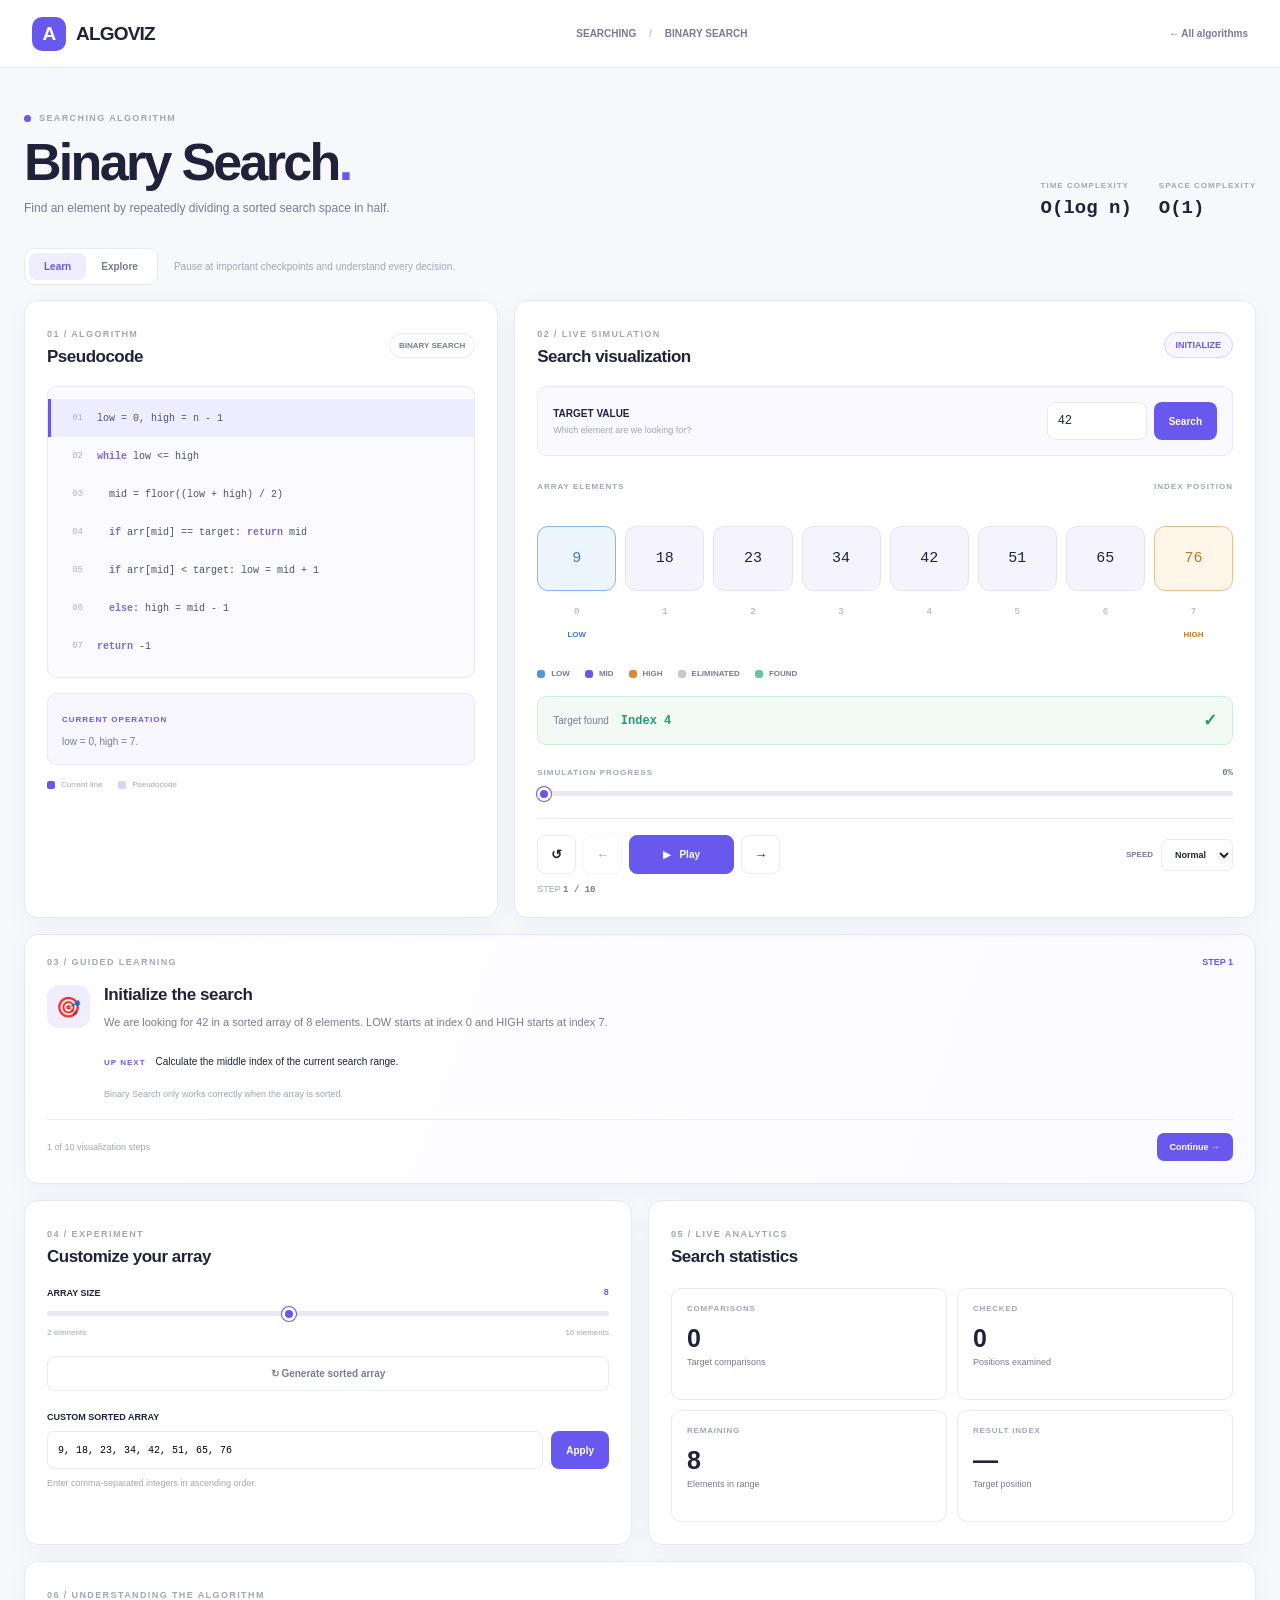
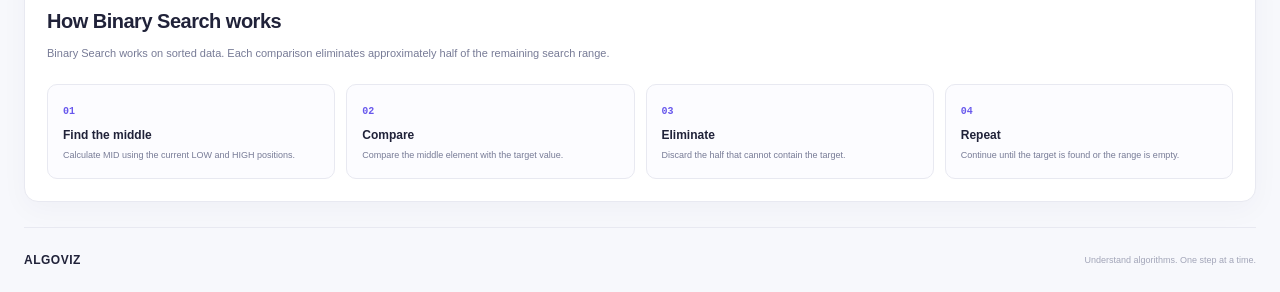
==== pages/searching/binary.html @ 14aaf3ce "Updated UI" ====
<!DOCTYPE html>
<html lang="en">
<head>
  <meta charset="UTF-8">
  <meta name="viewport" content="width=device-width, initial-scale=1.0">
  <meta name="theme-color" content="#faf9f6">
  <title>Binary Search | ALGOVIZ</title>
  <link rel="stylesheet" href="../../css/binary-search.css">
</head>
<body>
  <header class="topbar">
    <a href="../../index.html" class="brand">
      <span class="brand-icon">A</span>
      <span>ALGOVIZ</span>
    </a>
    <div class="breadcrumb">SEARCHING <span>/</span> BINARY SEARCH</div>
    <a href="../../index.html" class="back-link">← All algorithms</a>
  </header>

  <main class="container">
    <section class="hero">
      <div>
        <span class="eyebrow"><i></i> SEARCHING ALGORITHM</span>
        <h1>Binary Search<span>.</span></h1>
        <p>Find an element by repeatedly dividing a sorted search space in half.</p>
      </div>
      <div class="complexities">
        <div><span>TIME COMPLEXITY</span><strong>O(log n)</strong></div>
        <div><span>SPACE COMPLEXITY</span><strong>O(1)</strong></div>
      </div>
    </section>

    <div class="mode-row">
      <div class="mode-switch">
        <button class="mode active" data-mode="learn">Learn</button>
        <button class="mode" data-mode="explore">Explore</button>
      </div>
      <span id="modeDescription">Pause at important checkpoints and understand every decision.</span>
    </div>

    <section class="workspace">
      <section class="panel code-panel">
        <div class="panel-heading">
          <div><span class="section-label">01 / ALGORITHM</span><h2>Pseudocode</h2></div>
          <span class="tag">BINARY SEARCH</span>
        </div>

        <div class="pseudocode" id="pseudocode">
          <div class="code-line" data-line="1"><span>01</span><code>low = 0, high = n - 1</code></div>
          <div class="code-line" data-line="2"><span>02</span><code><b>while</b> low &lt;= high</code></div>
          <div class="code-line" data-line="3"><span>03</span><code>&nbsp;&nbsp;mid = floor((low + high) / 2)</code></div>
          <div class="code-line" data-line="4"><span>04</span><code>&nbsp;&nbsp;<b>if</b> arr[mid] == target: <b>return</b> mid</code></div>
          <div class="code-line" data-line="5"><span>05</span><code>&nbsp;&nbsp;<b>if</b> arr[mid] &lt; target: low = mid + 1</code></div>
          <div class="code-line" data-line="6"><span>06</span><code>&nbsp;&nbsp;<b>else</b>: high = mid - 1</code></div>
          <div class="code-line" data-line="7"><span>07</span><code><b>return</b> -1</code></div>
        </div>

        <div class="code-explanation">
          <span>CURRENT OPERATION</span>
          <p id="codeExplanation">Initialize the search boundaries.</p>
        </div>

        <div class="code-legend">
          <span><i></i> Current line</span>
          <span><i></i> Pseudocode</span>
        </div>
      </section>

      <section class="panel visual-panel">
        <div class="panel-heading">
          <div><span class="section-label">02 / LIVE SIMULATION</span><h2>Search visualization</h2></div>
          <span class="status" id="status">Ready</span>
        </div>

        <div class="target-box">
          <div><label for="targetInput">TARGET VALUE</label><span>Which element are we looking for?</span></div>
          <div class="target-controls">
            <input id="targetInput" type="number" value="42">
            <button id="searchButton">Search</button>
          </div>
        </div>

        <div class="array-heading">
          <span>ARRAY ELEMENTS</span>
          <span>INDEX POSITION</span>
        </div>

        <div class="array-viewport">
          <div class="array" id="array"></div>
        </div>

        <div class="pointer-legend">
          <span><i class="low-dot"></i> LOW</span>
          <span><i class="mid-dot"></i> MID</span>
          <span><i class="high-dot"></i> HIGH</span>
          <span><i class="out-dot"></i> ELIMINATED</span>
          <span><i class="found-dot"></i> FOUND</span>
        </div>

        <div class="result" id="result" hidden>
          <div><span id="resultTitle">Target found</span><strong id="resultValue">Index 4</strong></div>
          <span class="result-icon" id="resultIcon">✓</span>
        </div>

        <div class="progress-block">
          <div><span>SIMULATION PROGRESS</span><strong id="progressLabel">0%</strong></div>
          <input id="progress" type="range" min="0" max="100" value="0">
        </div>

        <div class="controls">
          <div class="control-buttons">
            <button class="icon-button" id="resetButton" title="Reset">↺</button>
            <button class="icon-button" id="previousButton" title="Previous">←</button>
            <button class="play-button" id="playButton"><span id="playIcon">▶</span><span id="playLabel">Play</span></button>
            <button class="icon-button" id="nextButton" title="Next">→</button>
          </div>
          <label class="speed-control">SPEED
            <select id="speed">
              <option value="slow">Slow</option>
              <option value="normal" selected>Normal</option>
              <option value="fast">Fast</option>
            </select>
          </label>
        </div>

        <div class="step-count">STEP <strong id="stepCounter">1 / 1</strong></div>
      </section>
    </section>

    <section class="panel lesson-panel">
      <div class="lesson-heading">
        <span class="section-label">03 / GUIDED LEARNING</span>
        <span id="lessonStep">STEP 1</span>
      </div>
      <div class="lesson-content">
        <div class="lesson-icon" id="lessonIcon">🎯</div>
        <div class="lesson-copy">
          <h2 id="lessonTitle">Meet Binary Search</h2>
          <p id="lessonExplanation">Binary Search repeatedly divides a sorted array into smaller search ranges.</p>
          <div class="next-action"><span>UP NEXT</span><p id="lessonNext">Calculate the middle index.</p></div>
          <p class="hint" id="lessonHint">Binary Search requires a sorted array.</p>
        </div>
      </div>
      <div class="lesson-footer">
        <span id="lessonProgress">Follow each step to understand the algorithm.</span>
        <button id="lessonNextButton">Continue →</button>
      </div>
    </section>

    <section class="lower-grid">
      <section class="panel experiment-panel">
        <div class="panel-heading">
          <div><span class="section-label">04 / EXPERIMENT</span><h2>Customize your array</h2></div>
        </div>
        <div class="size-heading"><label for="arraySize">ARRAY SIZE</label><strong id="arraySizeValue">8</strong></div>
        <input class="size-slider" id="arraySize" type="range" min="2" max="16" value="8">
        <div class="range-labels"><span>2 elements</span><span>16 elements</span></div>
        <button class="secondary-button" id="randomButton">↻ Generate sorted array</button>
        <label class="custom-label" for="customArray">CUSTOM SORTED ARRAY</label>
        <div class="custom-controls">
          <input id="customArray" type="text" value="9, 18, 23, 34, 42, 51, 65, 76">
          <button id="applyArrayButton">Apply</button>
        </div>
        <p class="input-message" id="inputMessage">Enter comma-separated integers in ascending order.</p>
      </section>

      <section class="panel stats-panel">
        <div class="panel-heading">
          <div><span class="section-label">05 / LIVE ANALYTICS</span><h2>Search statistics</h2></div>
        </div>
        <div class="stats-grid">
          <div class="stat"><span>COMPARISONS</span><strong id="comparisons">0</strong><small>Target comparisons</small></div>
          <div class="stat"><span>CHECKED</span><strong id="checked">0</strong><small>Positions examined</small></div>
          <div class="stat"><span>REMAINING</span><strong id="remaining">8</strong><small>Elements in range</small></div>
          <div class="stat"><span>RESULT INDEX</span><strong id="resultIndex">—</strong><small>Target position</small></div>
        </div>
      </section>
    </section>

    <section class="panel concept-panel">
      <span class="section-label">06 / UNDERSTANDING THE ALGORITHM</span>
      <h2>How Binary Search works</h2>
      <p class="concept-intro">Binary Search works on sorted data. Each comparison eliminates approximately half of the remaining search range.</p>
      <div class="concept-grid">
        <article><span>01</span><h3>Find the middle</h3><p>Calculate MID using the current LOW and HIGH positions.</p></article>
        <article><span>02</span><h3>Compare</h3><p>Compare the middle element with the target value.</p></article>
        <article><span>03</span><h3>Eliminate</h3><p>Discard the half that cannot contain the target.</p></article>
        <article><span>04</span><h3>Repeat</h3><p>Continue until the target is found or the range is empty.</p></article>
      </div>
    </section>

    <footer><strong>ALGOVIZ</strong><span>Understand algorithms. One step at a time.</span></footer>
  </main>

  <script src="../../js/algorithms/binary-search.js"></script>
</body>
</html>
---- css/binary-search.css ----
:root {
  --bg: #f7f8fc;
  --surface: #ffffff;
  --surface-soft: #faf9ff;
  --text: #202239;
  --secondary: #777b96;
  --muted: #a2a5b8;
  --border: #e8e9f1;
  --primary: #6858ed;
  --primary-dark: #5545d7;
  --primary-soft: #efedff;
  --green: #239b70;
  --green-soft: #eaf8f1;
  --orange: #d88a34;
  --red: #d85c70;
  --mono: "Consolas", "Courier New", monospace;
  --sans: "Inter", "Segoe UI", Arial, sans-serif;
  font-family: var(--sans);
  color: var(--text);
  background: var(--bg);
}

* {
  box-sizing: border-box;
}

body {
  margin: 0;
  min-width: 320px;
  background: var(--bg);
  color: var(--text);
}

button,
input,
select {
  font: inherit;
}

button {
  cursor: pointer;
}

button:disabled {
  cursor: not-allowed;
  opacity: 0.4;
}

.topbar {
  height: 68px;
  padding: 0 max(32px, calc((100vw - 1240px) / 2));
  display: flex;
  align-items: center;
  justify-content: space-between;
  background: #fff;
  border-bottom: 1px solid var(--border);
}

.brand {
  display: flex;
  align-items: center;
  gap: 10px;
  color: var(--text);
  text-decoration: none;
  font-size: 19px;
  font-weight: 800;
  letter-spacing: -0.8px;
}

.brand-icon {
  width: 34px;
  height: 34px;
  display: grid;
  place-items: center;
  border-radius: 10px;
  background: var(--primary);
  color: #fff;
  font-size: 19px;
}

.breadcrumb,
.back-link {
  color: var(--secondary);
  font-size: 10px;
  font-weight: 700;
}

.breadcrumb span {
  margin: 0 10px;
  color: #c3c4d0;
}

.back-link {
  text-decoration: none;
}

.container {
  width: min(1240px, calc(100% - 48px));
  margin: 0 auto;
}

.hero {
  padding: 45px 0 29px;
  display: flex;
  align-items: flex-end;
  justify-content: space-between;
  gap: 25px;
}

.eyebrow,
.section-label {
  color: var(--muted);
  font-size: 9px;
  font-weight: 800;
  letter-spacing: 1.4px;
}

.eyebrow {
  display: flex;
  align-items: center;
  gap: 8px;
}

.eyebrow i {
  width: 7px;
  height: 7px;
  border-radius: 50%;
  background: var(--primary);
}

.hero h1 {
  margin: 12px 0 8px;
  font-size: clamp(36px, 5vw, 52px);
  line-height: 1.05;
  letter-spacing: -2.7px;
}

.hero h1 span {
  color: var(--primary);
}

.hero p {
  margin: 0;
  color: var(--secondary);
  font-size: 12px;
  line-height: 1.8;
}

.complexities {
  display: flex;
  gap: 27px;
}

.complexities div {
  display: flex;
  flex-direction: column;
  gap: 7px;
}

.complexities span {
  color: var(--muted);
  font-size: 8px;
  font-weight: 800;
  letter-spacing: 1px;
}

.complexities strong {
  font-family: var(--mono);
  font-size: 19px;
}

.mode-row {
  display: flex;
  align-items: center;
  gap: 16px;
  margin-bottom: 15px;
}

.mode-switch {
  display: inline-flex;
  padding: 4px;
  border: 1px solid var(--border);
  border-radius: 10px;
  background: white;
}

.mode {
  padding: 8px 15px;
  border: 0;
  border-radius: 7px;
  background: transparent;
  color: var(--secondary);
  font-size: 10px;
  font-weight: 700;
}

.mode.active {
  background: var(--primary-soft);
  color: var(--primary);
}

#modeDescription {
  color: var(--muted);
  font-size: 10px;
}

.workspace {
  display: grid;
  grid-template-columns: minmax(290px, 0.78fr) minmax(0, 1.22fr);
  gap: 16px;
  align-items: stretch;
}

.panel {
  min-width: 0;
  padding: 22px;
  border: 1px solid var(--border);
  border-radius: 14px;
  background: var(--surface);
  box-shadow: 0 8px 28px rgba(34, 39, 78, 0.035);
}

.panel-heading {
  display: flex;
  align-items: center;
  justify-content: space-between;
  gap: 12px;
}

.panel-heading h2,
.concept-panel h2 {
  margin: 6px 0 0;
  font-size: 17px;
  letter-spacing: -0.5px;
}

.tag {
  padding: 7px 9px;
  border: 1px solid var(--border);
  border-radius: 20px;
  color: var(--secondary);
  font-size: 8px;
  font-weight: 700;
}

.pseudocode {
  margin-top: 19px;
  padding: 12px 0;
  overflow-x: auto;
  border: 1px solid var(--border);
  border-radius: 10px;
  background: #fafaff;
}

.code-line {
  min-width: max-content;
  min-height: 38px;
  padding: 0 13px;
  display: flex;
  align-items: center;
  gap: 14px;
  border-left: 3px solid transparent;
  transition: background 0.2s;
}

.code-line.active {
  border-left-color: var(--primary);
  background: #eeecff;
}

.code-line > span {
  width: 19px;
  color: #b1b2c2;
  font-family: var(--mono);
  font-size: 9px;
  text-align: right;
}

.code-line code {
  color: #50536c;
  font-family: var(--mono);
  font-size: 10px;
}

.code-line code b {
  color: #8069d9;
  font-weight: 700;
}

.code-explanation {
  margin-top: 15px;
  padding: 14px;
  border: 1px solid #e9e6ff;
  border-radius: 9px;
  background: #f8f7ff;
}

.code-explanation span {
  color: var(--primary);
  font-size: 8px;
  font-weight: 800;
  letter-spacing: 1px;
}

.code-explanation p {
  margin: 7px 0 0;
  color: var(--secondary);
  font-size: 10px;
  line-height: 1.7;
}

.code-legend {
  margin-top: 15px;
  display: flex;
  gap: 16px;
}

.code-legend span {
  display: flex;
  align-items: center;
  gap: 6px;
  color: var(--muted);
  font-size: 8px;
}

.code-legend i {
  width: 8px;
  height: 8px;
  border-radius: 2px;
  background: #d7d3ff;
}

.code-legend span:first-child i {
  background: var(--primary);
}

.status {
  padding: 7px 11px;
  border: 1px solid var(--border);
  border-radius: 20px;
  color: var(--secondary);
  font-size: 9px;
  font-weight: 700;
}

.status.running {
  border-color: #d8d3ff;
  background: #f7f5ff;
  color: var(--primary);
}

.status.found {
  border-color: #cceedd;
  background: #f1faf5;
  color: var(--green);
}

.status.not-found {
  border-color: #f1d4da;
  background: #fff5f6;
  color: var(--red);
}

.target-box {
  margin-top: 19px;
  padding: 15px;
  display: flex;
  align-items: center;
  justify-content: space-between;
  gap: 14px;
  border: 1px solid #e9e6ff;
  border-radius: 10px;
  background: #faf9ff;
}

.target-box > div:first-child {
  display: flex;
  flex-direction: column;
  gap: 6px;
}

.target-box label {
  font-size: 10px;
  font-weight: 800;
}

.target-box > div:first-child span {
  color: var(--muted);
  font-size: 9px;
}

.target-controls {
  display: flex;
  gap: 7px;
}

.target-controls input {
  width: 100px;
  min-width: 0;
  height: 38px;
  padding: 0 10px;
  border: 1px solid var(--border);
  border-radius: 8px;
  outline: none;
  background: white;
  color: var(--text);
  font-family: var(--mono);
  font-size: 12px;
}

.target-controls input:focus,
.custom-controls input:focus {
  border-color: var(--primary);
  box-shadow: 0 0 0 3px rgba(104, 88, 237, 0.09);
}

.target-controls button,
.custom-controls button {
  padding: 0 15px;
  border: 0;
  border-radius: 8px;
  background: var(--primary);
  color: white;
  font-size: 10px;
  font-weight: 700;
}

.target-controls button:hover,
.custom-controls button:hover,
.lesson-footer button:hover {
  background: var(--primary-dark);
}

.array-heading {
  margin-top: 26px;
  display: flex;
  justify-content: space-between;
  color: var(--muted);
  font-size: 8px;
  font-weight: 800;
  letter-spacing: 1px;
}

.array-viewport {
  min-height: 145px;
  margin-top: 10px;
  display: flex;
  align-items: center;
  overflow-x: auto;
  overflow-y: hidden;
  scrollbar-width: thin;
}

.array {
  width: 100%;
  min-width: 440px;
  padding: 20px 0 8px;
  display: grid;
  grid-template-columns: repeat(var(--array-size, 8), minmax(0, 1fr));
  gap: 9px;
}

.cell {
  min-width: 0;
  display: grid;
  grid-template-rows: 75px 17px 20px;
  justify-items: center;
  align-items: center;
  gap: 7px;
  animation: cell-enter 0.25s ease both;
}

@keyframes cell-enter {
  from { opacity: 0; transform: translateY(7px); }
  to { opacity: 1; transform: translateY(0); }
}

.cell-value {
  width: 100%;
  height: 65px;
  display: grid;
  place-items: center;
  border: 1px solid #e5e5f0;
  border-radius: 11px;
  background: #f5f4fc;
  color: var(--text);
  font-family: var(--mono);
  font-size: clamp(10px, 1.3vw, 15px);
  transition: background 0.25s, border-color 0.25s, opacity 0.25s, transform 0.25s;
}

.cell-index {
  color: var(--muted);
  font-family: var(--mono);
  font-size: 9px;
}

.cell-pointer {
  min-height: 14px;
  color: var(--secondary);
  font-size: 8px;
  font-weight: 900;
  white-space: nowrap;
}

.cell.low .cell-value {
  border-color: #85b8ed;
  background: #edf5ff;
  color: #367cc0;
}

.cell.high .cell-value {
  border-color: #edc18f;
  background: #fff5e9;
  color: #bd7929;
}

.cell.mid .cell-value {
  border: 2px solid var(--primary);
  background: var(--primary-soft);
  color: var(--primary);
  transform: translateY(-5px);
  box-shadow: 0 6px 15px rgba(104, 88, 237, 0.12);
}

.cell.found .cell-value {
  border: 2px solid #63c69e;
  background: var(--green-soft);
  color: #21825f;
  transform: translateY(-5px);
  box-shadow: 0 6px 15px rgba(35, 155, 112, 0.12);
}

.cell.outside .cell-value {
  border-color: #ededf1;
  background: #f0f0f3;
  color: #a9aab4;
  opacity: 0.48;
}

.cell.outside .cell-index {
  opacity: 0.45;
}

.cell.low .cell-pointer {
  color: #367cc0;
}

.cell.high .cell-pointer {
  color: #bd7929;
}

.cell.mid .cell-pointer {
  color: var(--primary);
}

.cell.found .cell-pointer {
  color: var(--green);
}

.pointer-legend {
  margin-top: 14px;
  display: flex;
  flex-wrap: wrap;
  gap: 15px;
}

.pointer-legend span {
  display: flex;
  align-items: center;
  gap: 6px;
  color: var(--secondary);
  font-size: 8px;
  font-weight: 700;
}

.pointer-legend i {
  width: 8px;
  height: 8px;
  border-radius: 3px;
}

.low-dot { background: #5594dc; }
.mid-dot { background: var(--primary); }
.high-dot { background: #d88a34; }
.out-dot { background: #c7c7d0; }
.found-dot { background: #63c69e; }

.result {
  margin-top: 18px;
  padding: 13px 15px;
  display: flex;
  align-items: center;
  justify-content: space-between;
  border: 1px solid #cceedd;
  border-radius: 9px;
  background: #f1faf5;
}

.result.failure {
  border-color: #f1d4da;
  background: #fff5f6;
}

.result > div {
  display: flex;
  align-items: center;
  gap: 12px;
}

.result > div span {
  color: var(--secondary);
  font-size: 10px;
}

.result > div strong {
  color: var(--green);
  font-family: var(--mono);
  font-size: 12px;
}

.result.failure > div strong {
  color: var(--red);
}

.result-icon {
  color: var(--green);
  font-size: 17px;
  font-weight: 800;
}

.result.failure .result-icon {
  color: var(--red);
}

.progress-block {
  margin-top: 23px;
}

.progress-block > div {
  display: flex;
  justify-content: space-between;
}

.progress-block > div span {
  color: var(--muted);
  font-size: 8px;
  font-weight: 800;
  letter-spacing: 1px;
}

.progress-block > div strong {
  color: var(--secondary);
  font-family: var(--mono);
  font-size: 9px;
}

.progress-block input,
.size-slider {
  width: 100%;
  height: 5px;
  margin: 13px 0 0;
  appearance: none;
  border-radius: 10px;
  background: #e9e8f3;
  cursor: pointer;
}

.progress-block input::-webkit-slider-thumb,
.size-slider::-webkit-slider-thumb {
  width: 14px;
  height: 14px;
  appearance: none;
  border: 3px solid white;
  border-radius: 50%;
  background: var(--primary);
  box-shadow: 0 0 0 1px var(--primary);
}

.progress-block input::-moz-range-thumb,
.size-slider::-moz-range-thumb {
  width: 9px;
  height: 9px;
  border: 2px solid white;
  border-radius: 50%;
  background: var(--primary);
}

.controls {
  margin-top: 18px;
  padding-top: 16px;
  display: flex;
  align-items: center;
  justify-content: space-between;
  gap: 10px;
  border-top: 1px solid var(--border);
}

.control-buttons {
  display: flex;
  align-items: center;
  gap: 7px;
}

.icon-button,
.play-button {
  height: 39px;
  display: inline-flex;
  align-items: center;
  justify-content: center;
  gap: 8px;
  border: 1px solid var(--border);
  border-radius: 8px;
  background: white;
  color: var(--text);
  font-size: 13px;
  font-weight: 700;
}

.icon-button {
  width: 39px;
}

.icon-button:hover:not(:disabled) {
  border-color: #c9c3ff;
  color: var(--primary);
}

.play-button {
  min-width: 105px;
  padding: 0 14px;
  border-color: var(--primary);
  background: var(--primary);
  color: white;
  font-size: 10px;
}

.play-button:hover:not(:disabled) {
  background: var(--primary-dark);
}

.speed-control {
  display: flex;
  align-items: center;
  gap: 8px;
  color: var(--secondary);
  font-size: 8px;
  font-weight: 800;
}

.speed-control select {
  padding: 9px;
  border: 1px solid var(--border);
  border-radius: 7px;
  outline: none;
  background: white;
  color: var(--text);
  font-size: 9px;
}

.step-count {
  margin-top: 10px;
  color: var(--muted);
  font-size: 9px;
}

.step-count strong {
  color: var(--secondary);
  font-family: var(--mono);
}

.lesson-panel {
  margin-top: 16px;
  border-color: #e7e4ff;
  background: linear-gradient(110deg, #fff, #fbfaff);
}

.lesson-heading {
  display: flex;
  align-items: center;
  justify-content: space-between;
}

.lesson-heading > span:last-child {
  color: var(--primary);
  font-size: 9px;
  font-weight: 800;
}

.lesson-content {
  margin-top: 18px;
  display: flex;
  gap: 14px;
}

.lesson-icon {
  width: 43px;
  height: 43px;
  flex: 0 0 43px;
  display: grid;
  place-items: center;
  border-radius: 12px;
  background: var(--primary-soft);
  font-size: 20px;
}

.lesson-copy {
  min-width: 0;
}

.lesson-copy h2 {
  margin: 0;
  font-size: 17px;
  letter-spacing: -0.4px;
}

.lesson-copy > p {
  margin: 8px 0 0;
  color: var(--secondary);
  font-size: 11px;
  line-height: 1.8;
}

.next-action {
  margin-top: 13px;
  display: flex;
  flex-wrap: wrap;
  align-items: baseline;
  gap: 10px;
}

.next-action span {
  color: var(--primary);
  font-size: 8px;
  font-weight: 800;
  letter-spacing: 1px;
}

.next-action p {
  color: var(--text);
  font-size: 10px;
}

.lesson-copy .hint {
  margin-top: 9px;
  color: var(--muted);
  font-size: 9px;
}

.lesson-footer {
  margin-top: 17px;
  padding-top: 13px;
  display: flex;
  align-items: center;
  justify-content: space-between;
  gap: 10px;
  border-top: 1px solid #eeecf8;
}

.lesson-footer > span {
  color: var(--muted);
  font-size: 9px;
}

.lesson-footer button {
  padding: 9px 13px;
  border: 0;
  border-radius: 7px;
  background: var(--primary);
  color: white;
  font-size: 9px;
  font-weight: 700;
}

.lower-grid {
  margin-top: 16px;
  display: grid;
  grid-template-columns: 1fr 1fr;
  gap: 16px;
}

.size-heading {
  margin-top: 21px;
  display: flex;
  justify-content: space-between;
  font-size: 9px;
  font-weight: 800;
}

.size-heading strong {
  color: var(--primary);
  font-family: var(--mono);
}

.range-labels {
  display: flex;
  justify-content: space-between;
  margin-top: 8px;
  color: var(--muted);
  font-size: 8px;
}

.secondary-button {
  width: 100%;
  margin-top: 19px;
  padding: 11px;
  border: 1px solid var(--border);
  border-radius: 8px;
  background: white;
  color: var(--secondary);
  font-size: 10px;
  font-weight: 700;
}

.secondary-button:hover {
  border-color: var(--primary);
  color: var(--primary);
}

.custom-label {
  display: block;
  margin-top: 21px;
  font-size: 9px;
  font-weight: 800;
}

.custom-controls {
  margin-top: 9px;
  display: flex;
  gap: 8px;
}

.custom-controls input {
  width: 100%;
  min-width: 0;
  height: 38px;
  padding: 0 10px;
  border: 1px solid var(--border);
  border-radius: 7px;
  outline: none;
  font-family: var(--mono);
  font-size: 10px;
}

.input-message {
  margin-top: 8px;
  color: var(--muted);
  font-size: 9px;
  line-height: 1.5;
}

.input-message.error {
  color: var(--red);
}

.input-message.success {
  color: var(--green);
}

.stats-grid {
  margin-top: 21px;
  display: grid;
  grid-template-columns: repeat(2, minmax(0, 1fr));
  gap: 10px;
}

.stat {
  min-height: 112px;
  padding: 15px;
  display: flex;
  flex-direction: column;
  border: 1px solid var(--border);
  border-radius: 10px;
  background: #fff;
}

.stat span {
  color: var(--muted);
  font-size: 8px;
  font-weight: 800;
  letter-spacing: 0.8px;
}

.stat strong {
  margin-top: 11px;
  font-size: 25px;
  letter-spacing: -1px;
}

.stat small {
  margin-top: 4px;
  color: var(--secondary);
  font-size: 9px;
}

.concept-panel {
  margin-top: 16px;
  margin-bottom: 25px;
}

.concept-panel h2 {
  margin-top: 8px;
  font-size: 20px;
}

.concept-intro {
  max-width: 850px;
  margin: 11px 0 0;
  color: var(--secondary);
  font-size: 11px;
  line-height: 1.8;
}

.concept-grid {
  margin-top: 20px;
  display: grid;
  grid-template-columns: repeat(4, minmax(0, 1fr));
  gap: 11px;
}

.concept-grid article {
  padding: 15px;
  border: 1px solid var(--border);
  border-radius: 10px;
  background: #fcfcff;
}

.concept-grid article > span {
  color: var(--primary);
  font-family: var(--mono);
  font-size: 10px;
  font-weight: 800;
}

.concept-grid h3 {
  margin: 10px 0 6px;
  font-size: 12px;
}

.concept-grid p {
  margin: 0;
  color: var(--secondary);
  font-size: 9px;
  line-height: 1.7;
}

footer {
  min-height: 65px;
  display: flex;
  align-items: center;
  justify-content: space-between;
  gap: 15px;
  border-top: 1px solid var(--border);
  color: var(--muted);
  font-size: 9px;
}

footer strong {
  color: var(--text);
  font-size: 12px;
  letter-spacing: 0.5px;
}

@media (max-width: 900px) {
  .workspace {
    grid-template-columns: 1fr;
  }

  .lower-grid {
    grid-template-columns: 1fr;
  }

  .concept-grid {
    grid-template-columns: repeat(2, minmax(0, 1fr));
  }
}

@media (max-width: 600px) {
  .topbar {
    height: 60px;
    padding: 0 16px;
  }

  .breadcrumb {
    display: none;
  }

  .container {
    width: calc(100% - 28px);
  }

  .hero {
    padding-top: 30px;
    align-items: flex-start;
    flex-direction: column;
  }

  .complexities {
    gap: 30px;
  }

  .mode-row {
    align-items: flex-start;
    flex-direction: column;
    gap: 9px;
  }

  .panel {
    padding: 16px;
  }

  .target-box {
    align-items: flex-start;
    flex-direction: column;
  }

  .target-controls {
    width: 100%;
  }

  .target-controls input {
    flex: 1;
  }

  .array {
    min-width: 440px;
  }

  .controls {
    align-items: flex-start;
    flex-direction: column;
  }

  .control-buttons {
    width: 100%;
    justify-content: space-between;
  }

  .speed-control {
    align-self: flex-end;
  }

  .concept-grid {
    grid-template-columns: 1fr 1fr;
  }

  footer {
    flex-direction: column;
    justify-content: center;
    padding: 15px;
  }
}

@media (prefers-reduced-motion: reduce) {
  *,
  *::before,
  *::after {
    animation-duration: 0.01ms !important;
    transition-duration: 0.01ms !important;
  }
}
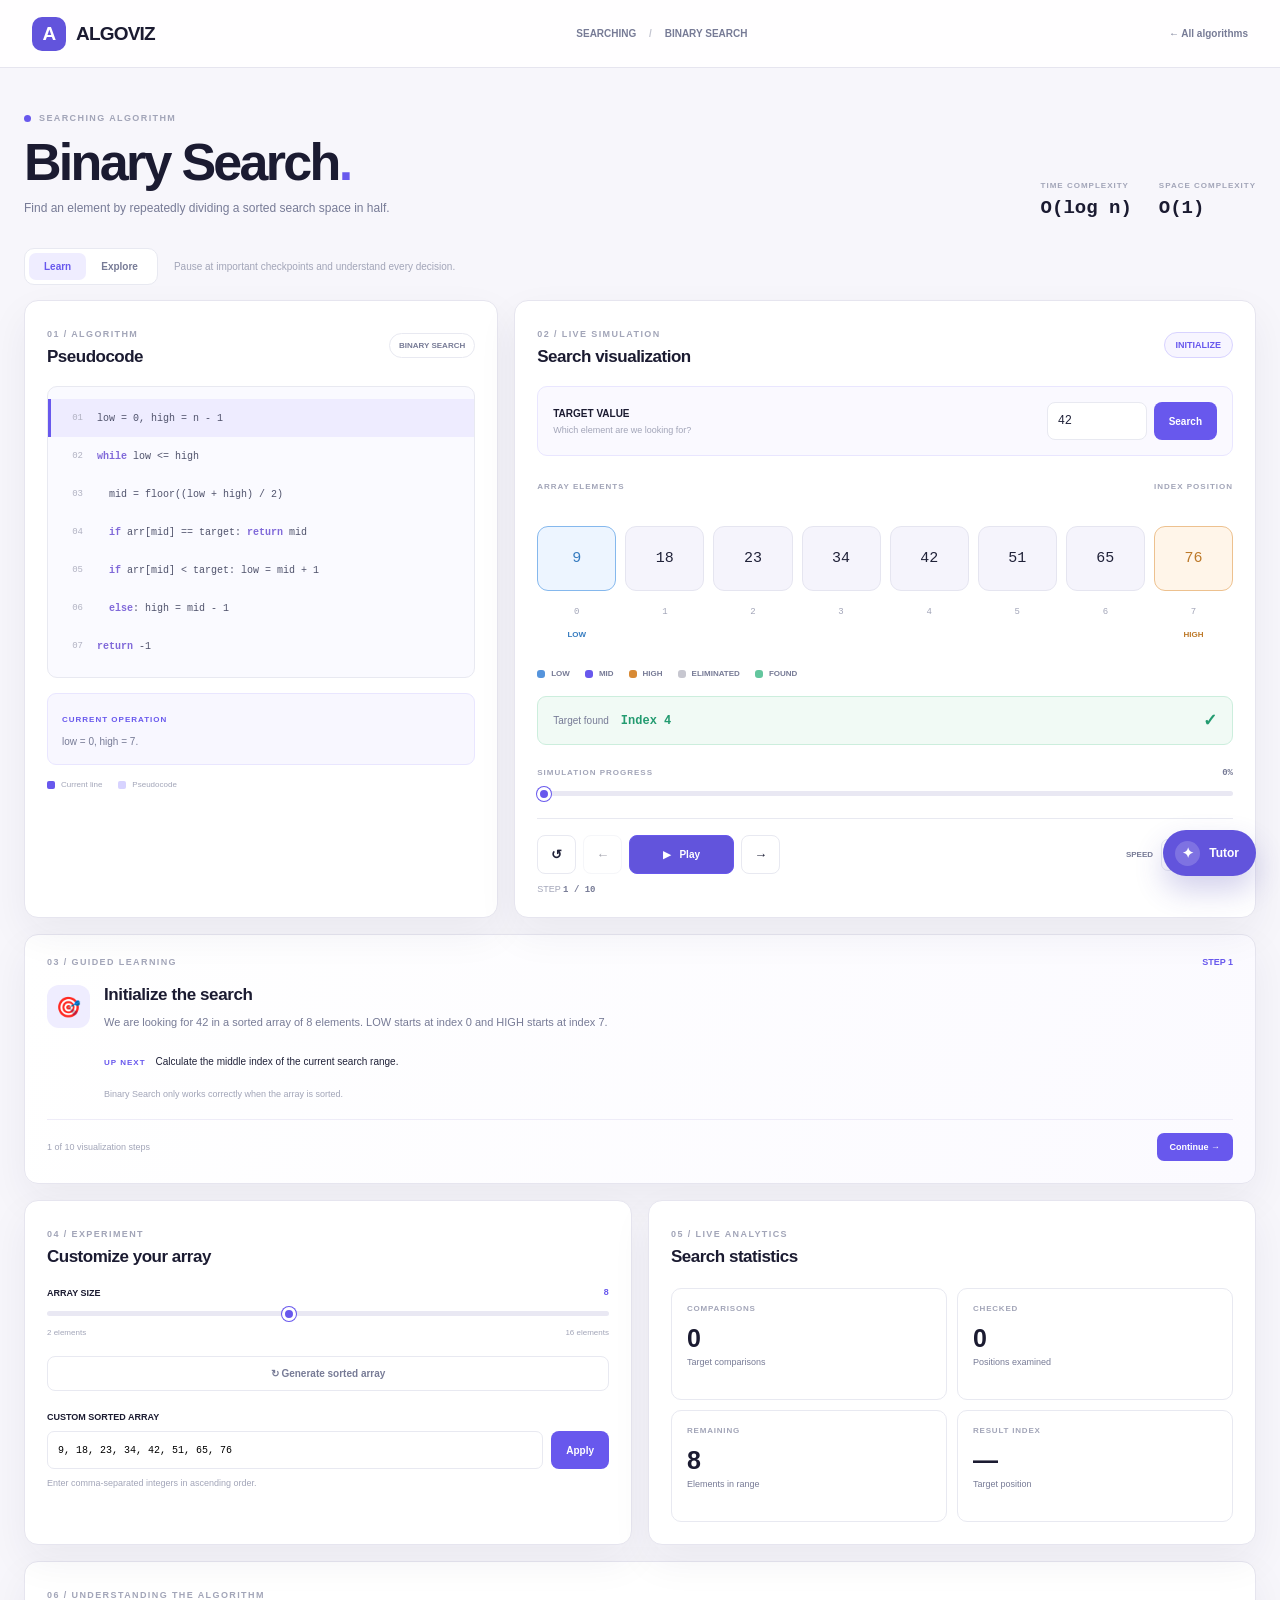
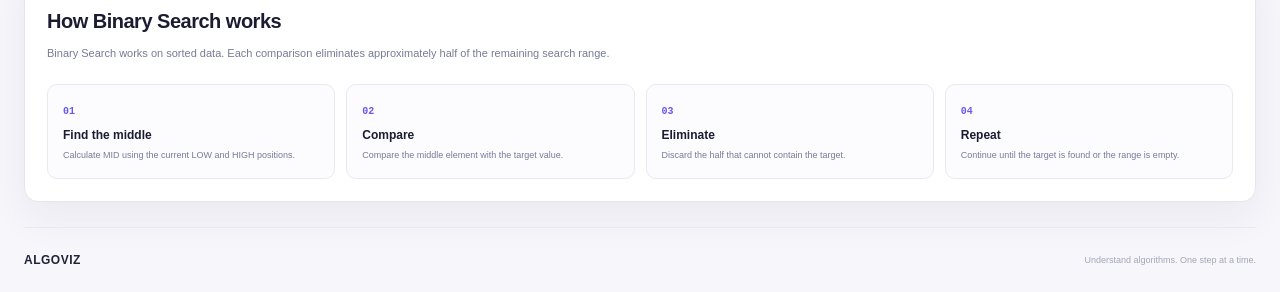
==== commit 2e0b1b27: "feat: integrate AI tutor for algorithm explanations and enhance UI - Added AI tutor functionality to" ====
--- a/pages/searching/binary.html
+++ b/pages/searching/binary.html
@@ -7,6 +7,8 @@
   <meta name="theme-color" content="#faf9f6">
   <title>Binary Search | ALGOVIZ</title>
   <link rel="stylesheet" href="../../css/binary-search.css">
+  <link rel="stylesheet" href="../../css/overhaul.css">
+  <link rel="stylesheet" href="../../css/tutor.css">
 </head>
 <body>
   <header class="topbar">
@@ -194,5 +196,6 @@
   </main>
 
   <script src="../../js/algorithms/binary-search.js"></script>
+  <script src="../../js/ai-tutor.js" defer></script>
 </body>
 </html>
--- a/css/overhaul.css
+++ b/css/overhaul.css
@@ -0,0 +1,465 @@
+:root {
+  --algoviz-bg: #f7f6fb;
+  --algoviz-surface: #ffffff;
+  --algoviz-surface-soft: #fbfaff;
+  --algoviz-ink: #1b1b31;
+  --algoviz-muted: #72768d;
+  --algoviz-faint: #9da1b3;
+  --algoviz-line: #e6e5ef;
+  --algoviz-purple: #6254dc;
+  --algoviz-purple-dark: #4b3eb8;
+  --algoviz-purple-soft: #efedff;
+  --algoviz-green: #2a9e77;
+  --algoviz-radius: 12px;
+  --algoviz-shadow: 0 16px 42px rgba(37, 35, 75, 0.06);
+}
+
+html {
+  overflow-x: hidden;
+}
+
+body {
+  background: var(--algoviz-bg);
+  color: var(--algoviz-ink);
+}
+
+button,
+a,
+input,
+select,
+textarea {
+  -webkit-tap-highlight-color: transparent;
+}
+
+:focus-visible {
+  outline: 3px solid rgba(98, 84, 220, 0.28);
+  outline-offset: 3px;
+}
+
+.site-header,
+.visualizer-header,
+.topbar {
+  border-color: var(--algoviz-line);
+  background: rgba(255, 255, 255, 0.9);
+}
+
+.site-header .brand,
+.visualizer-header .brand,
+.topbar .brand {
+  color: var(--algoviz-ink);
+}
+
+.brand-mark,
+.brand-icon {
+  background: var(--algoviz-purple);
+}
+
+.nav-cta,
+.button-primary,
+.play-button,
+.search-target-submit,
+.ai-tutor-launch {
+  background: var(--algoviz-purple);
+}
+
+.nav-cta:hover,
+.button-primary:hover,
+.play-button:hover,
+.search-target-submit:hover {
+  background: var(--algoviz-purple-dark);
+}
+
+.algorithm-card,
+.step-card,
+.about-panel,
+.panel,
+.search-panel {
+  border-color: var(--algoviz-line);
+  box-shadow: var(--algoviz-shadow);
+}
+
+.algorithm-card:hover {
+  border-color: #b7b0ef;
+  box-shadow: 0 20px 46px rgba(64, 54, 158, 0.1);
+}
+
+.ai-feature-section {
+  display: grid;
+  grid-template-columns: minmax(0, 0.9fr) minmax(360px, 0.72fr);
+  align-items: center;
+  gap: clamp(35px, 8vw, 110px);
+  margin-top: 85px;
+  padding: 48px 0;
+  border-top: 1px solid var(--algoviz-line);
+  border-bottom: 1px solid var(--algoviz-line);
+}
+
+.ai-feature-copy h2 {
+  margin-top: 17px;
+  font-family: "Space Grotesk", sans-serif;
+  font-size: clamp(32px, 4vw, 48px);
+  letter-spacing: -2px;
+  line-height: 1.05;
+}
+
+.ai-feature-copy h2 span {
+  color: var(--algoviz-purple);
+}
+
+.ai-feature-copy p {
+  max-width: 500px;
+  margin: 18px 0 25px;
+  color: var(--algoviz-muted);
+  font-size: 13px;
+  line-height: 1.8;
+}
+
+.ai-feature-preview {
+  padding: 20px;
+  border: 1px solid #dcd9f1;
+  border-radius: 14px;
+  background: #fff;
+  box-shadow: var(--algoviz-shadow);
+}
+
+.ai-preview-topline,
+.ai-preview-context {
+  display: flex;
+  align-items: center;
+  justify-content: space-between;
+  gap: 12px;
+  font-family: "DM Mono", monospace;
+  font-size: 9px;
+  letter-spacing: 0.6px;
+}
+
+.ai-preview-topline {
+  color: var(--algoviz-faint);
+  padding-bottom: 16px;
+  border-bottom: 1px solid var(--algoviz-line);
+}
+
+.ai-preview-live {
+  color: var(--algoviz-green);
+}
+
+.ai-preview-context {
+  align-items: flex-start;
+  flex-direction: column;
+  margin: 18px 0;
+}
+
+.ai-preview-context span {
+  color: var(--algoviz-purple);
+}
+
+.ai-preview-context strong {
+  color: var(--algoviz-ink);
+  font-family: "Space Grotesk", sans-serif;
+  font-size: 15px;
+  letter-spacing: -0.3px;
+}
+
+.ai-preview-message {
+  max-width: 88%;
+  padding: 11px 13px;
+  border-radius: 10px;
+  font-size: 11px;
+  line-height: 1.6;
+}
+
+.ai-preview-user {
+  margin-left: auto;
+  background: var(--algoviz-purple);
+  color: #fff;
+}
+
+.ai-preview-answer {
+  margin-top: 10px;
+  background: var(--algoviz-purple-soft);
+  color: #4a4968;
+}
+
+.button,
+.nav-cta,
+.control-button,
+.lesson-next-button,
+.text-button,
+.search-target-submit,
+.secondary-button,
+.custom-controls button {
+  transition: color 160ms ease, background 160ms ease, border-color 160ms ease, transform 160ms ease, box-shadow 160ms ease;
+}
+
+.button:active,
+.nav-cta:active,
+.control-button:active,
+.lesson-next-button:active,
+.text-button:active,
+.search-target-submit:active {
+  transform: translateY(1px);
+}
+
+.visualizer-header,
+.topbar {
+  position: sticky;
+  top: 0;
+  z-index: 20;
+}
+
+.page-heading,
+.search-heading,
+.hero {
+  max-width: 1320px;
+}
+
+.array-stage,
+.search-array-area,
+.array-viewport {
+  min-width: 0;
+  overflow-x: auto;
+}
+
+.array-stage > *,
+.search-array,
+.array {
+  min-width: 420px;
+}
+
+.playback-controls,
+.controls,
+.lesson-actions,
+.search-controls,
+.lesson-footer {
+  flex-wrap: wrap;
+}
+
+@media (max-width: 1100px) {
+  .container,
+  .header-inner,
+  .workspace,
+  .search-workspace {
+    width: min(100% - 40px, 980px);
+  }
+
+  .hero {
+    gap: 35px;
+  }
+
+  .learning-grid,
+  .search-grid,
+  .workspace {
+    grid-template-columns: 1fr;
+  }
+
+  .code-panel,
+  .visualization-panel,
+  .search-panel {
+    min-height: 0;
+  }
+}
+
+@media (max-width: 760px) {
+  .container,
+  .header-inner,
+  .workspace,
+  .search-workspace {
+    width: min(100% - 28px, 620px);
+  }
+
+  .site-header,
+  .visualizer-header,
+  .topbar {
+    height: 62px;
+  }
+
+  .header-inner {
+    width: calc(100% - 28px);
+  }
+
+  .header-center,
+  .breadcrumb {
+    display: none;
+  }
+
+  .back-link {
+    font-size: 10px;
+  }
+
+  .hero,
+  .page-heading,
+  .search-heading {
+    display: block;
+    min-height: 0;
+    padding-top: 35px;
+    padding-bottom: 25px;
+  }
+
+  .ai-feature-section {
+    grid-template-columns: 1fr;
+    margin-top: 55px;
+    padding: 35px 0;
+  }
+
+  .hero h1 {
+    font-size: clamp(38px, 11vw, 56px);
+  }
+
+  .hero-visual {
+    margin-top: 36px;
+  }
+
+  .page-heading h1,
+  .search-heading h1 {
+    font-size: 42px;
+  }
+
+  .complexity-summary,
+  .search-complexity,
+  .complexities {
+    margin-top: 22px;
+    justify-content: flex-start;
+  }
+
+  .learning-toolbar,
+  .search-toolbar,
+  .mode-row {
+    align-items: flex-start;
+    flex-direction: column;
+  }
+
+  .learning-toolbar {
+    gap: 10px;
+  }
+
+  .code-panel,
+  .visualization-panel,
+  .search-panel,
+  .panel {
+    padding: 16px;
+    border-radius: 10px;
+  }
+
+  .panel-header,
+  .search-panel-header,
+  .panel-heading {
+    align-items: flex-start;
+  }
+
+  .array-caption,
+  .search-array-heading {
+    gap: 20px;
+  }
+
+  .playback-buttons,
+  .control-buttons {
+    width: 100%;
+  }
+
+  .play-button {
+    flex: 1;
+  }
+
+  .speed-control,
+  .search-speed-control {
+    width: 100%;
+    justify-content: space-between;
+  }
+
+  .experiment-controls,
+  .lower-grid,
+  .stats-grid,
+  .concept-grid {
+    grid-template-columns: 1fr;
+  }
+
+  .final-cta-inner {
+    padding: 38px 22px;
+  }
+
+  .site-footer .footer-inner {
+    align-items: flex-start;
+    flex-direction: column;
+    gap: 12px;
+  }
+}
+
+@media (max-width: 480px) {
+  .container,
+  .header-inner,
+  .workspace,
+  .search-workspace {
+    width: calc(100% - 24px);
+  }
+
+  .brand {
+    font-size: 16px;
+  }
+
+  .brand-mark,
+  .brand-icon {
+    width: 28px;
+    height: 28px;
+    border-radius: 8px;
+    font-size: 15px;
+  }
+
+  .back-link {
+    max-width: 135px;
+    overflow: hidden;
+    text-overflow: ellipsis;
+    white-space: nowrap;
+  }
+
+  .hero-actions {
+    align-items: stretch;
+    flex-direction: column;
+  }
+
+  .hero-actions .button {
+    width: 100%;
+  }
+
+  .page-heading h1,
+  .search-heading h1 {
+    font-size: 36px;
+  }
+
+  .complexity-summary,
+  .search-complexity,
+  .complexities {
+    gap: 18px;
+  }
+
+  .mode-switch,
+  .search-mode-switch {
+    width: 100%;
+  }
+
+  .mode-button,
+  .search-mode-button {
+    flex: 1;
+    padding-inline: 8px;
+  }
+
+  .array-stage > *,
+  .search-array,
+  .array {
+    min-width: 360px;
+  }
+
+  .lesson-content {
+    grid-template-columns: 1fr;
+  }
+}
+
+@media (prefers-reduced-motion: reduce) {
+  *,
+  *::before,
+  *::after {
+    scroll-behavior: auto !important;
+    animation-duration: 0.01ms !important;
+    animation-iteration-count: 1 !important;
+    transition-duration: 0.01ms !important;
+  }
+}
--- a/css/tutor.css
+++ b/css/tutor.css
@@ -0,0 +1,250 @@
+.sr-only {
+  position: absolute;
+  width: 1px;
+  height: 1px;
+  padding: 0;
+  margin: -1px;
+  overflow: hidden;
+  clip: rect(0, 0, 0, 0);
+  white-space: nowrap;
+  border: 0;
+}
+
+.ai-tutor {
+  --tutor-ink: #1a1b31;
+  --tutor-muted: #727792;
+  --tutor-line: #e8e8f1;
+  --tutor-purple: #6254dc;
+  --tutor-purple-dark: #4c40bd;
+  position: fixed;
+  right: 24px;
+  bottom: 24px;
+  z-index: 120;
+  color: var(--tutor-ink);
+  font-family: "DM Sans", sans-serif;
+}
+
+.ai-tutor-launch {
+  min-height: 46px;
+  display: inline-flex;
+  align-items: center;
+  gap: 9px;
+  padding: 0 16px 0 11px;
+  border: 1px solid rgba(98, 84, 220, 0.18);
+  border-radius: 999px;
+  background: var(--tutor-purple);
+  color: #fff;
+  box-shadow: 0 14px 30px rgba(67, 57, 175, 0.24);
+  font-size: 12px;
+  font-weight: 800;
+  transition: transform 160ms ease, background 160ms ease;
+}
+
+.ai-tutor-launch:hover {
+  background: var(--tutor-purple-dark);
+  transform: translateY(-2px);
+}
+
+.ai-tutor-launch-mark {
+  width: 25px;
+  height: 25px;
+  display: grid;
+  place-items: center;
+  border-radius: 50%;
+  background: rgba(255, 255, 255, 0.18);
+  font-size: 14px;
+}
+
+.ai-tutor-panel {
+  position: absolute;
+  right: 0;
+  bottom: 58px;
+  width: min(390px, calc(100vw - 32px));
+  overflow: hidden;
+  border: 1px solid var(--tutor-line);
+  border-radius: 16px;
+  background: #fff;
+  box-shadow: 0 24px 70px rgba(33, 35, 75, 0.18);
+}
+
+.ai-tutor-panel[hidden] {
+  display: none;
+}
+
+.ai-tutor-header {
+  display: flex;
+  justify-content: space-between;
+  gap: 18px;
+  padding: 18px 18px 15px;
+  border-bottom: 1px solid var(--tutor-line);
+  background: #fbfbff;
+}
+
+.ai-tutor-kicker {
+  color: var(--tutor-purple);
+  font-family: "DM Mono", monospace;
+  font-size: 9px;
+  font-weight: 600;
+  letter-spacing: 1px;
+}
+
+.ai-tutor-header h2 {
+  margin-top: 5px;
+  font-family: "Space Grotesk", sans-serif;
+  font-size: 18px;
+  letter-spacing: -0.5px;
+}
+
+.ai-tutor-context {
+  margin-top: 5px;
+  color: var(--tutor-muted);
+  font-size: 10px;
+}
+
+.ai-tutor-close {
+  width: 28px;
+  height: 28px;
+  flex: 0 0 auto;
+  border: 0;
+  border-radius: 50%;
+  background: #f0f0f7;
+  color: var(--tutor-muted);
+  font-size: 20px;
+  line-height: 1;
+}
+
+.ai-tutor-messages {
+  max-height: 270px;
+  min-height: 125px;
+  display: flex;
+  flex-direction: column;
+  gap: 10px;
+  overflow-y: auto;
+  padding: 14px 16px 8px;
+}
+
+.ai-tutor-welcome,
+.ai-tutor-message {
+  max-width: 90%;
+  padding: 10px 12px;
+  border-radius: 11px;
+  font-size: 11px;
+  line-height: 1.55;
+}
+
+.ai-tutor-welcome {
+  max-width: 100%;
+  border: 1px dashed #d8d8e8;
+  color: var(--tutor-muted);
+}
+
+.ai-tutor-message.user {
+  align-self: flex-end;
+  background: var(--tutor-purple);
+  color: #fff;
+}
+
+.ai-tutor-message.assistant {
+  align-self: flex-start;
+  background: #f2f1ff;
+  color: #454565;
+}
+
+.ai-tutor-suggestions {
+  display: flex;
+  flex-wrap: wrap;
+  gap: 6px;
+  padding: 4px 16px 12px;
+}
+
+.ai-tutor-suggestions button {
+  padding: 6px 8px;
+  border: 1px solid var(--tutor-line);
+  border-radius: 999px;
+  background: #fff;
+  color: var(--tutor-muted);
+  font-size: 9px;
+  text-align: left;
+}
+
+.ai-tutor-suggestions button:hover {
+  border-color: #bbb5ef;
+  color: var(--tutor-purple);
+}
+
+.ai-tutor-form {
+  margin: 0 16px;
+  padding: 10px 0 8px;
+  border-top: 1px solid var(--tutor-line);
+}
+
+.ai-tutor-form textarea {
+  width: 100%;
+  resize: vertical;
+  padding: 9px 10px;
+  border: 1px solid var(--tutor-line);
+  border-radius: 9px;
+  outline: 0;
+  color: var(--tutor-ink);
+  font-size: 11px;
+}
+
+.ai-tutor-form textarea:focus {
+  border-color: #a9a0ef;
+  box-shadow: 0 0 0 3px rgba(98, 84, 220, 0.1);
+}
+
+.ai-tutor-form-footer {
+  display: flex;
+  align-items: center;
+  justify-content: space-between;
+  gap: 10px;
+  margin-top: 7px;
+}
+
+.ai-tutor-form-footer span,
+.ai-tutor-clear {
+  color: var(--tutor-muted);
+  font-size: 9px;
+}
+
+.ai-tutor-form-footer button {
+  padding: 7px 11px;
+  border: 0;
+  border-radius: 7px;
+  background: var(--tutor-purple);
+  color: #fff;
+  font-size: 10px;
+  font-weight: 800;
+}
+
+.ai-tutor-form-footer button:disabled {
+  cursor: wait;
+  opacity: 0.55;
+}
+
+.ai-tutor-clear {
+  width: 100%;
+  padding: 8px;
+  border: 0;
+  border-top: 1px solid var(--tutor-line);
+  background: #fff;
+}
+
+.ai-tutor-clear:hover {
+  color: var(--tutor-purple);
+  background: #fbfbff;
+}
+
+@media (max-width: 600px) {
+  .ai-tutor {
+    right: 16px;
+    bottom: 16px;
+  }
+
+  .ai-tutor-panel {
+    right: -2px;
+    bottom: 56px;
+    width: min(390px, calc(100vw - 32px));
+  }
+}
